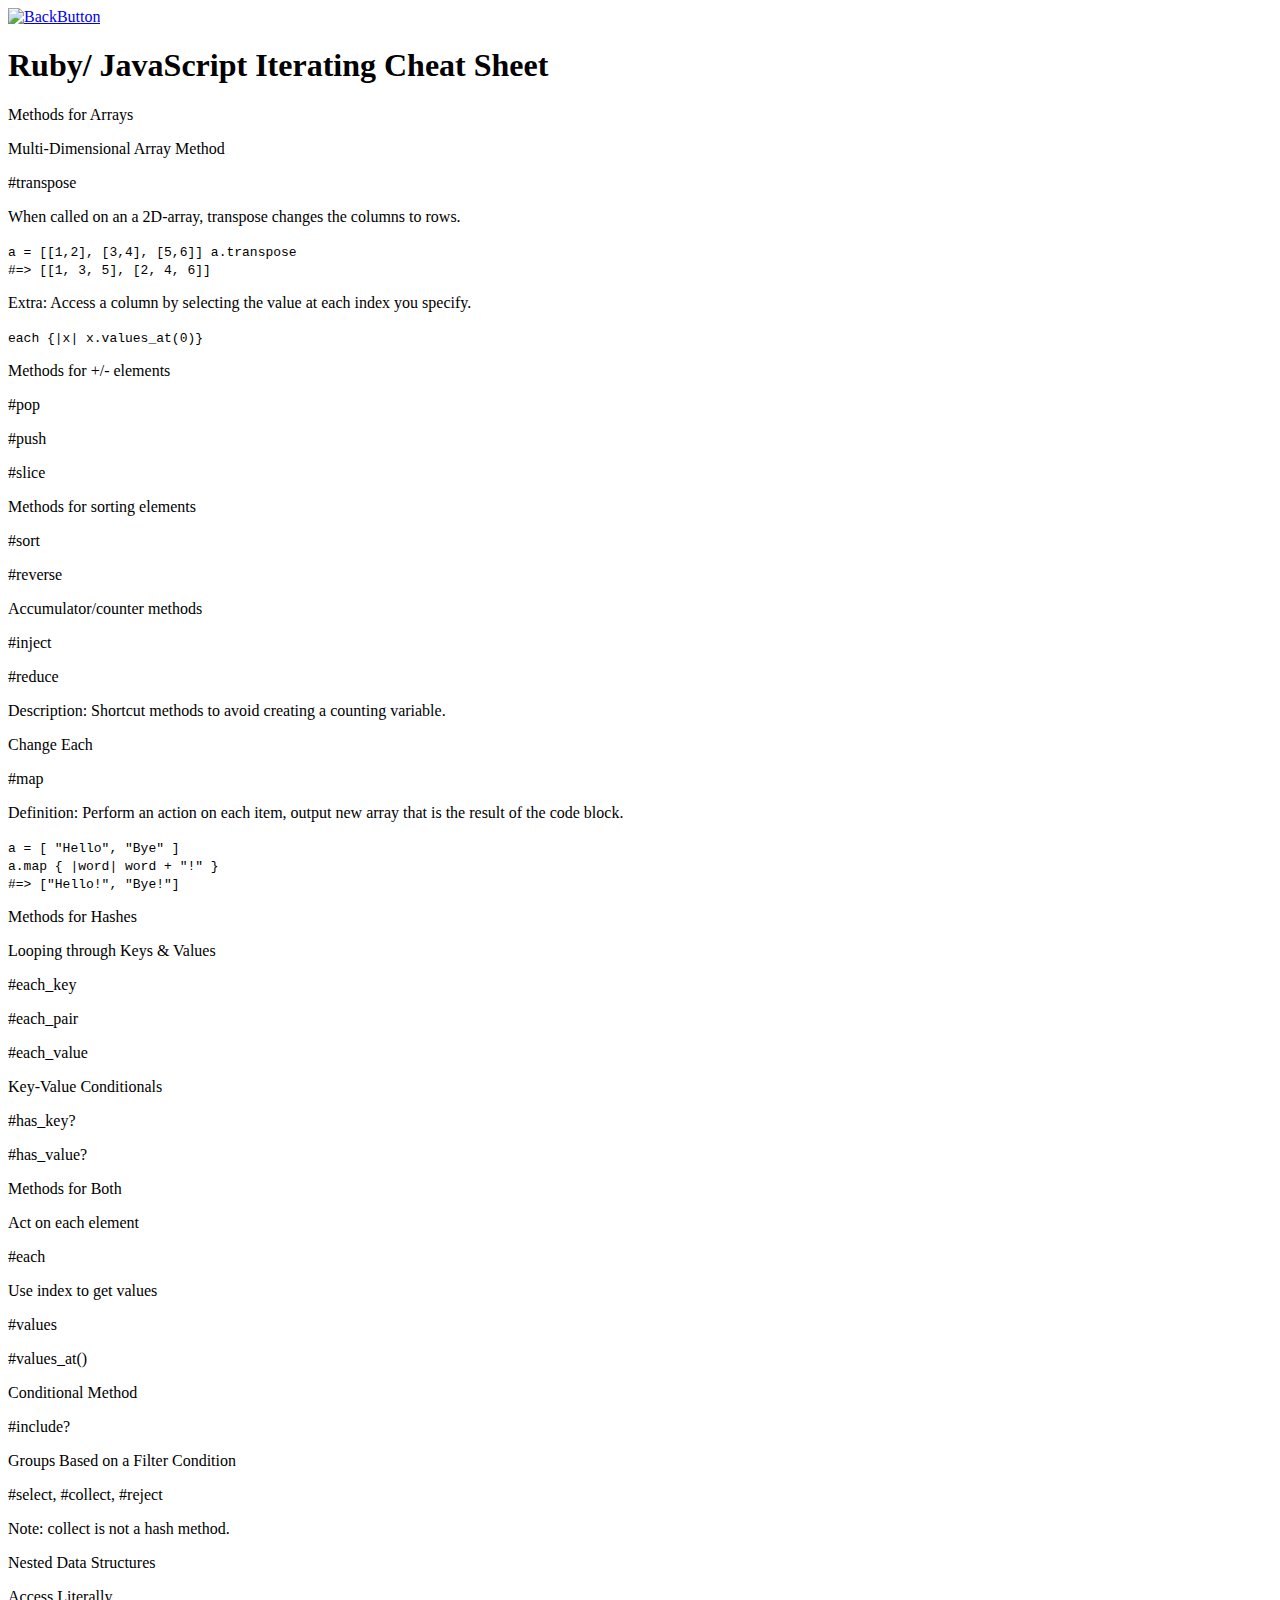
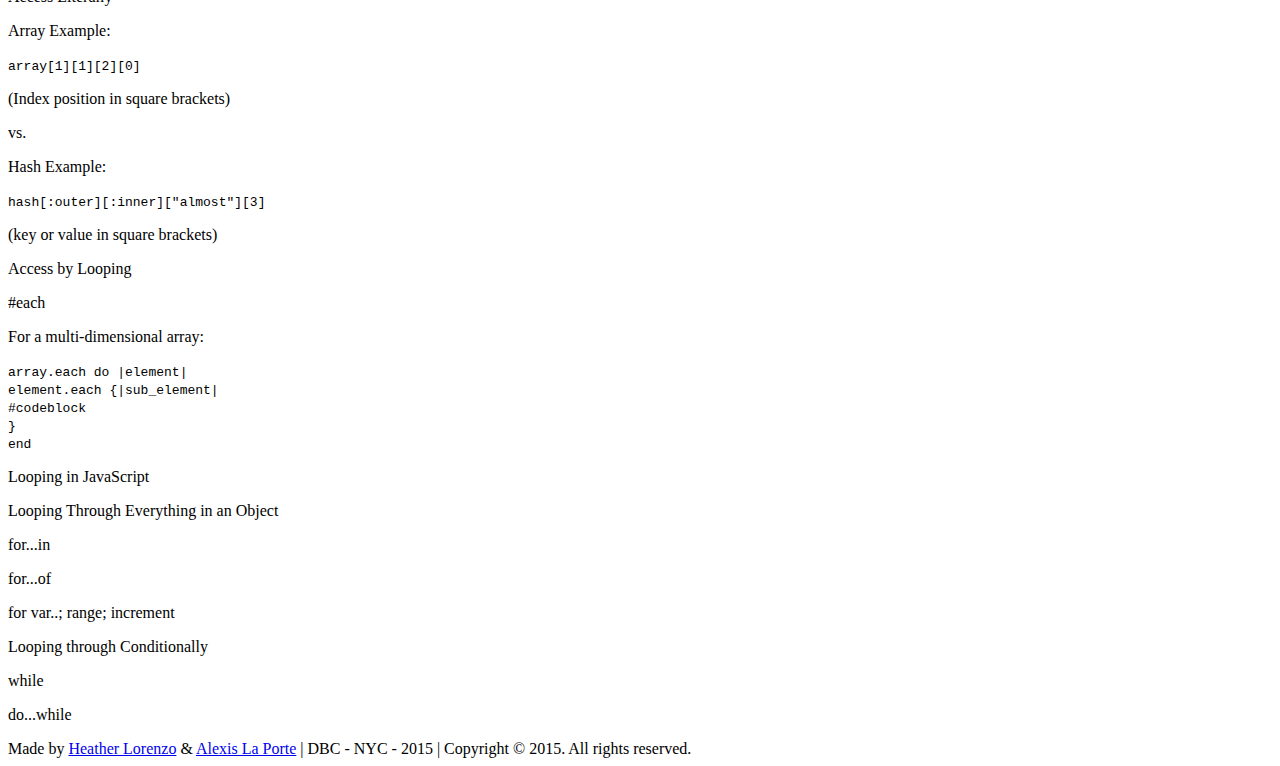
==== projects/cheatsheet.html @ e7d2ad5e "Add projects folder and cheatsheet.html to site" ====
<!DOCTYPE HTML>
<html>
  <head>
    <title>Cheat Sheet</title>
    <link rel="stylesheet" type="text/css" href="/stylesheets/cheatsheet-stylesheet.css">
    <link href='http://fonts.googleapis.com/css?family=Open+Sans+Condensed:300,700' rel='stylesheet' type='text/css'>
    <link rel="shortcut icon" href="/imgs/favicon.ico"/>
  </head>
  <body>
    <header>
      <a href="../index.html"><div><img src="/imgs/arrow-left-01.png" alt="BackButton"></div></a>
      <h1>Ruby/ JavaScript Iterating Cheat Sheet</h1>
    </header>
    <main class = "columns">
        <section class="column_1"> <!--Column 1-->

          <div class="title"><p>Methods for Arrays</p></div>

          <!--Transpose-->
          <div class="card" ontouchstart="this.classList.toggle('hover');">
            <div class="flipper">
              <div class="front">
                <div class ="front_title">Multi-Dimensional Array Method</div>
              </div>
              <div class="back">
                <div class = "content">
                  <p class="method_name">#transpose</p>
                  <p><!-- <span>Definition: </span> -->When called on an a 2D-array, <span class="inline_code">transpose</span> changes the columns to rows.</p>

                    <code>a = [[1,2], [3,4], [5,6]]
                    a.transpose<br>
                    #=> [[1, 3, 5], [2, 4, 6]]
                    </code>

                  <p><span>Extra:</span> Access a column by selecting the value at each index you specify.</p>
                  <code>each {|x| x.values_at(0)}</code>
                </div>
              </div>
            </div>
          </div>

          <!--Pop/Push Slice-->
          <div class="card" ontouchstart="this.classList.toggle('hover');">
            <div class="flipper">
              <div class="front">
                <div class ="front_title"><p>Methods for +/- elements</p></div>
              </div>
              <div class="back">
                <div class = "content">
                  <p class="method_name">#pop</p>
                  <p class="method_name">#push</p>
                  <p class="method_name">#slice</p>
                </div>
              </div>
            </div>
          </div>

          <!--each with index-->
          <!-- <div class="card" ontouchstart="this.classList.toggle('hover');">
            <div class="flipper">
              <div class="front"><p>#each_with_index</p></div>
              <div class="back"><div class = "content"><p>Loop using index</p></div></div>
            </div>
          </div> -->

          <!--sort/reverse-->
          <div class="card" ontouchstart="this.classList.toggle('hover');">
            <div class="flipper">
              <div class="front">
                <div class ="front_title"><p>Methods for sorting elements</p></div>
              </div>
              <div class="back">
                <div class = "content">
                  <p class="method_name">#sort</p>
                  <p class="method_name">#reverse</p>
                </div>
              </div>
            </div>
          </div>

         <!--inject/reduce-->
         <div class="card" ontouchstart="this.classList.toggle('hover');">
           <div class="flipper">
              <div class="front">
                <div class ="front_title"><p>Accumulator/counter methods</p></div>
              </div>
              <div class="back">
                <div class = "content">
                  <p class="method_name">#inject</p>
                  <p class="method_name">#reduce</p>
                  <p><span>Description: </span>Shortcut methods to avoid creating a counting variable.</p>
                </div>
              </div>
            </div>
         </div>

          <!--map-->
          <div class="card" ontouchstart="this.classList.toggle('hover');">
            <div class="flipper">
              <div class="front">
                <div class ="front_title"><p>Change Each</p></div>
              </div>
              <div class="back">
                <div class = "content">
                  <p class="method_name">#map</p>
                  <p><span>Definition: </span>Perform an action on each item, output new array that is the result of the code block.</p>
                  <code>
                    a = [ "Hello", "Bye" ]<br>
                    a.map { |word| word + "!" }<br>
                    #=> ["Hello!", "Bye!"]
                  </code>
                </div>
              </div>
            </div>
          </div>
        </section>

        <section class="column_2"> <!--Column 2-->
          <div class="title"><p>Methods for Hashes</p></div>

          <!--each_key-->
          <div class="card" ontouchstart="this.classList.toggle('hover');">
            <div class="flipper">
              <div class="front">
                <div class ="front_title"><p>Looping through Keys &amp; Values</p></div>
              </div>
              <div class="back">
                <div class = "content">
                  <p class="method_name">#each_key</p>
                  <p class="method_name">#each_pair</p>
                  <p class="method_name">#each_value</p>
                </div>
              </div>
            </div>
          </div>

          <!--has_key?/has_value?-->
          <div class="card" ontouchstart="this.classList.toggle('hover');">
            <div class="flipper">
              <div class="front">
                <div class ="front_title"><p>Key-Value Conditionals</p></div>
              </div>
              <div class="back">
                <div class = "content">
                  <p class="method_name">#has_key?</p>
                  <p class="method_name">#has_value?</p>
                </div>
              </div>
            </div>
          </div>

          <!--filler-->
          <div class="card"> <!-- ontouchstart="this.classList.toggle('hover');" -->
            <!-- <div class="flipper"> -->
              <div class="front"><div class ="front_title"><p></p></div></div>
              <div class="back"><div class = "content"><p></p></div></div>
            <!-- </div> -->
          </div>

          <!--filler-->
          <div class="card"> <!-- ontouchstart="this.classList.toggle('hover');" -->
            <!-- <div class="flipper"> -->
              <div class="front"><div class ="front_title"><p></p></div></div>
              <div class="back"><div class = "content"><p></p></div></div>
            <!-- </div> -->
          </div>

          <!--filler-->
          <div class="card"> <!-- ontouchstart="this.classList.toggle('hover');" -->
            <!-- <div class="flipper"> -->
              <div class="front"><div class ="front_title"><p></p></div></div>
              <div class="back"><div class = "content"><p></p></div></div>
            <!-- </div> -->
          </div>

        </section>

        <section class="column_3"> <!--Column 3-->
          <div class="title"><p>Methods for Both</p></div>

          <!--each-->
          <div class="card" ontouchstart="this.classList.toggle('hover');">
            <div class="flipper">
              <div class="front">
                <div class ="front_title"><p>Act on each element</p></div>
              </div>
              <div class="back">
                <div class = "content">
                  <p class="method_name">#each</p>
                </div>
              </div>
            </div>
          </div>

          <!--values/ values_at-->
          <div class="card" ontouchstart="this.classList.toggle('hover');">
            <div class="flipper">
              <div class="front">
                <div class ="front_title"><p>Use index to get values</p></div>
              </div>
              <div class="back">
                <div class = "content">
                  <p class="method_name">#values</p>
                  <p class="method_name">#values_at()</p>
                </div>
              </div>
            </div>
          </div>

          <!--include?-->
          <div class="card" ontouchstart="this.classList.toggle('hover');">
            <div class="flipper">
              <div class="front">
                <div class ="front_title"><p>Conditional Method</p></div>
              </div>
              <div class="back">
                <div class = "content">
                  <p class="method_name">#include?</p>
                </div>
              </div>
            </div>
          </div>

          <!--select/collect/reject-->
          <div class="card" ontouchstart="this.classList.toggle('hover');">
            <div class="flipper">
              <div class="front"><div class ="front_title"><p>Groups Based on a Filter Condition </p></div></div>
              <div class="back">
                <div class = "content">
                  <p class="method_name">#select, #collect, #reject</p>
                  <p>Note: collect is not a hash method.</p>
                </div>
              </div>
            </div>
          </div>

          <!--filler-->
          <div class="card"> <!-- ontouchstart="this.classList.toggle('hover');" -->
            <!-- <div class="flipper"> -->
              <div class="front"><div class ="front_title"><p></p></div></div>
              <div class="back"><div class = "content"><p></p></div></div>
            <!-- </div> -->
          </div>
        </section>

        <section class="column_4"> <!--Column 4-->
          <div class="title"><p>Nested Data Structures</p></div>

          <!--Nested Literal-->
          <div class="card" ontouchstart="this.classList.toggle('hover');">
            <div class="flipper">
              <div class="front"><div class ="front_title"><p>Access Literally</p></div></div>
              <div class="back">
                <div class = "content">
                  <p><span>Array Example:</span></p>
                  <code>array[1][1][2][0]</code>
                  <p>(Index position in square brackets)</p>
                  <p>vs.</p>
                  <p class="inline_code"><span>Hash Example:</span></p>
                  <code> hash[:outer][:inner]["almost"][3]</code>
                  <p>(key or value in square brackets)</p>
                </div>
              </div>
            </div>
          </div>

          <!--Nested Loop-->
          <div class="card" ontouchstart="this.classList.toggle('hover');">
            <div class="flipper">
              <div class="front">
                <div class ="front_title"><p>Access by Looping</p></div>
              </div>
              <div class="back">
                <div class = "content">
                  <p class ="method_name">#each</p>
                  <p>For a multi-dimensional array:</p>
                  <code>
                  array.each do |element|<br>
                      <span>element.each {|sub_element|</span><br>
                        <span class="double">#codeblock</span><br>
                      <span>}</span><br>
                  end
                  </code>
                  <!-- <p>OR</p>
                  <code>
                  array.each_with_index do |element, index|<br>
                      element.each_with_index do |sub_element, sub_array|<br>
                      #code block<br>
                  end
                  </code> -->
                </div>
              </div>
            </div>
          </div>

          <!--filler-->
          <div class="card"> <!-- ontouchstart="this.classList.toggle('hover');" -->
            <!-- <div class="flipper"> -->
              <div class="front"><div class ="front_title"><p></p></div></div>
              <div class="back"><div class = "content"><p></p></div></div>
            <!-- </div> -->
          </div>

          <!--filler-->
          <div class="card"> <!-- ontouchstart="this.classList.toggle('hover');" -->
            <!-- <div class="flipper"> -->
              <div class="front"><div class ="front_title"><p></p></div></div>
              <div class="back"><div class = "content"><p></p></div></div>
            <!-- </div> -->
          </div>

          <!--filler-->
          <div class="card"> <!-- ontouchstart="this.classList.toggle('hover');" -->
            <!-- <div class="flipper"> -->
              <div class="front"><div class ="front_title"><p></p></div></div>
              <div class="back"><div class = "content"><p></p></div></div>
            <!-- </div> -->
          </div>
        </section>

        <section class="column_5"> <!--Column 5-->
          <div class="title"><p>Looping in JavaScript</p></div>

          <!--'for' loop-->
          <div class="card" ontouchstart="this.classList.toggle('hover');">
            <div class="flipper">
              <div class="front">
                <div class ="front_title"><p>Looping Through Everything in an Object</p></div>
              </div>
              <div class="back">
                <div class = "content">
                  <p class="method_name">for...in</p>
                  <p class="method_name">for...of</p>
                  <p class="method_name">for var..; range; increment</p>
                </div>
              </div>
            </div>
          </div>

          <!--'while' loop-->
          <div class="card" ontouchstart="this.classList.toggle('hover');">
            <div class="flipper">
              <div class="front">
                <div class ="front_title"><p>Looping through Conditionally</p></div>
              </div>
              <div class="back">
                <div class = "content">
                  <p class="method_name">while</p>
                  <p class="method_name">do...while</p>
                </div>
              </div>
            </div>
          </div>

          <!--filler-->
          <div class="card"> <!-- ontouchstart="this.classList.toggle('hover');" -->
            <!-- <div class="flipper"> -->
              <div class="front"><p></p></div>
              <div class="back"><div class = "content"><p></p></div></div>
            <!-- </div> -->
          </div>
          <!--filler-->
          <div class="card"> <!-- ontouchstart="this.classList.toggle('hover');" -->
            <!-- <div class="flipper"> -->
              <div class="front"><p></p></div>
              <div class="back"><div class = "content"><p></p></div></div>
            <!-- </div> -->
          </div>
          <!--filler-->
          <div class="card"> <!-- ontouchstart="this.classList.toggle('hover');" -->
            <!-- <div class="flipper"> -->
              <div class="front"><p></p></div>
              <div class="back"><div class = "content"><p></p></div></div>
            <!-- </div> -->
          </div>
        </section>
        <footer> Made by <a href="https://github.com/jeder28">Heather Lorenzo</a> &amp; <a href="https://github.com/aklap">Alexis La Porte</a> | DBC - NYC - 2015 | Copyright &copy; 2015. All rights reserved.</footer>
      </main>
   </body>
</html>
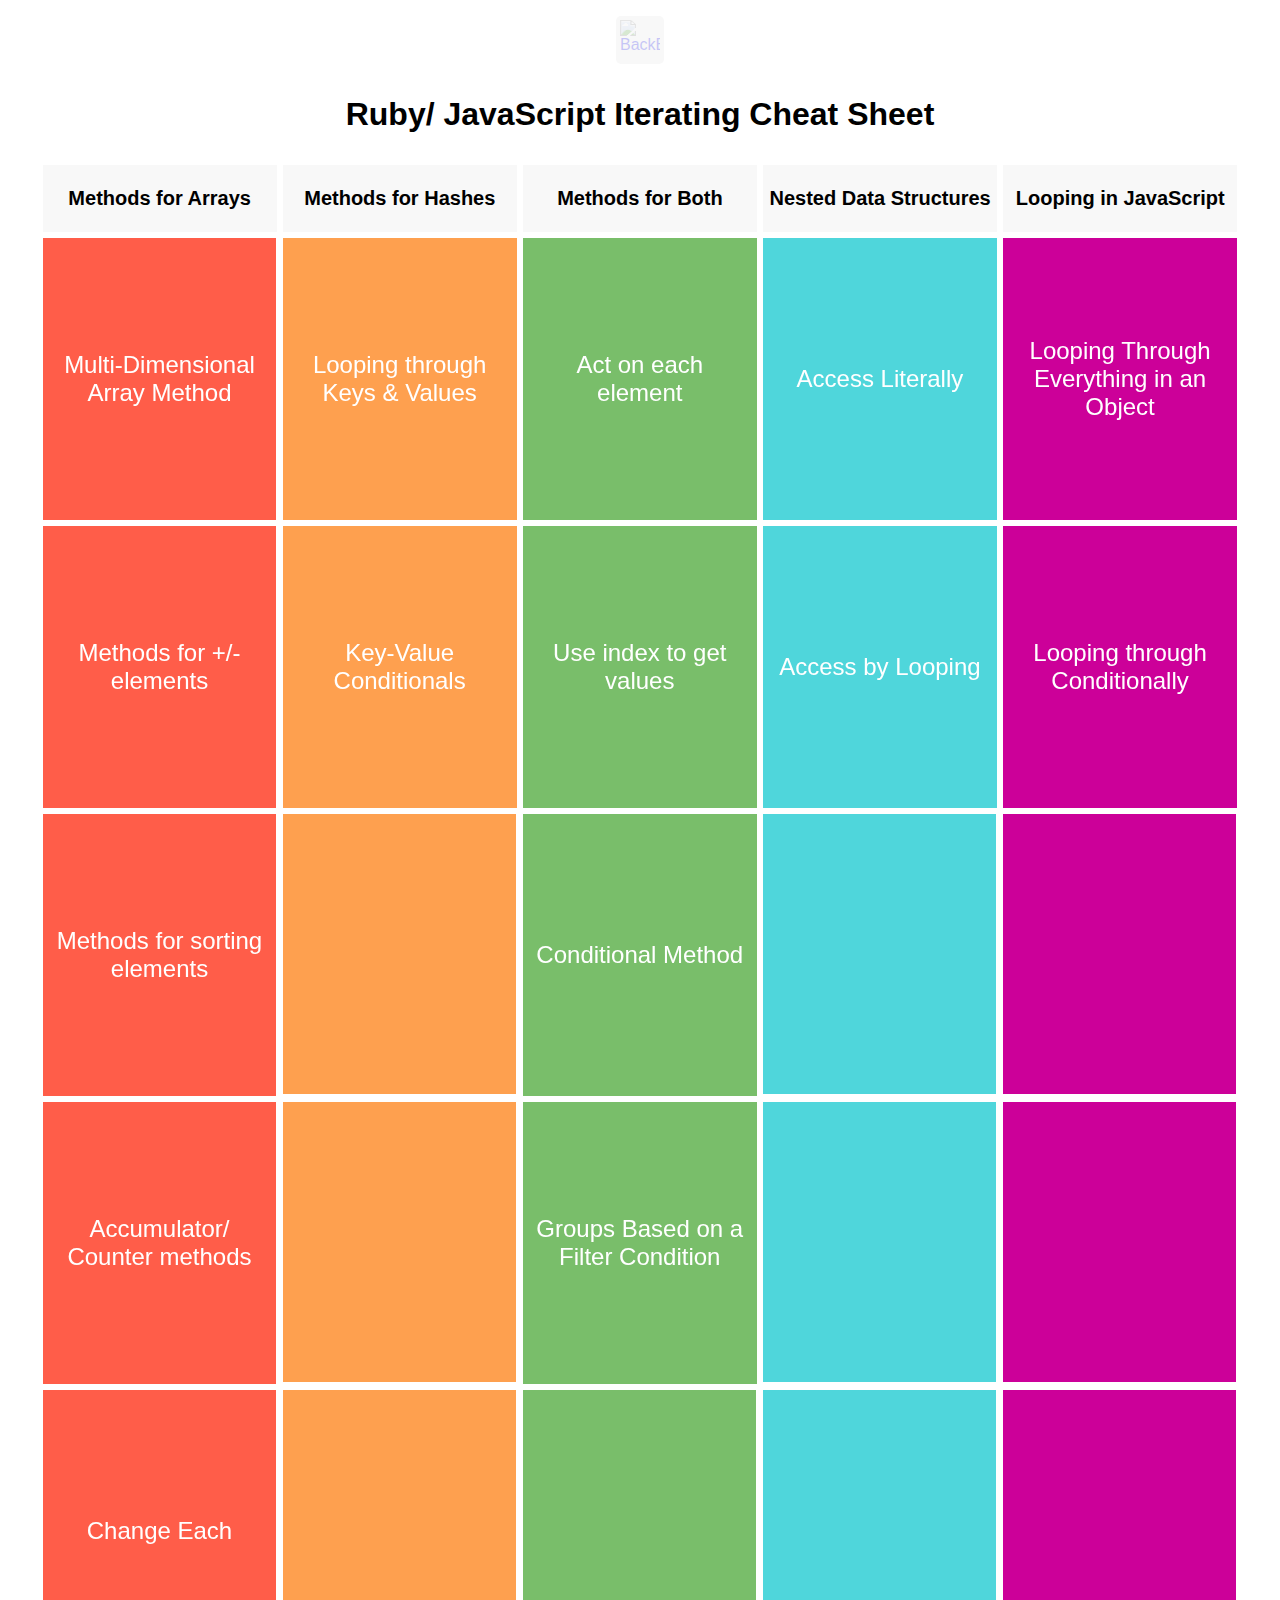
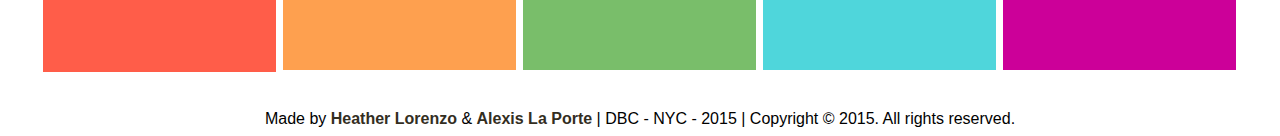
==== commit 6bb19d1d: "Fix filler cards so they work with firefox" ====
--- a/projects/cheatsheet.html
+++ b/projects/cheatsheet.html
@@ -2,8 +2,7 @@
 <html>
   <head>
     <title>Cheat Sheet</title>
-    <link rel="stylesheet" type="text/css" href="/stylesheets/cheatsheet-stylesheet.css">
-    <link href='http://fonts.googleapis.com/css?family=Open+Sans+Condensed:300,700' rel='stylesheet' type='text/css'>
+    <link rel="stylesheet" type="text/css" href="/css/cheatsheet-stylesheet.css">
     <link rel="shortcut icon" href="/imgs/favicon.ico"/>
   </head>
   <body>
@@ -11,13 +10,13 @@
       <a href="../index.html"><div><img src="/imgs/arrow-left-01.png" alt="BackButton"></div></a>
       <h1>Ruby/ JavaScript Iterating Cheat Sheet</h1>
     </header>
-    <main class = "columns">
+    <main class="columns">
         <section class="column_1"> <!--Column 1-->
 
           <div class="title"><p>Methods for Arrays</p></div>
 
           <!--Transpose-->
-          <div class="card" ontouchstart="this.classList.toggle('hover');">
+          <div class="card filler-card" ontouchstart="this.classList.toggle('hover');">
             <div class="flipper">
               <div class="front">
                 <div class ="front_title">Multi-Dimensional Array Method</div>
@@ -40,7 +39,7 @@
           </div>
 
           <!--Pop/Push Slice-->
-          <div class="card" ontouchstart="this.classList.toggle('hover');">
+          <div class="card filler-card" ontouchstart="this.classList.toggle('hover');">
             <div class="flipper">
               <div class="front">
                 <div class ="front_title"><p>Methods for +/- elements</p></div>
@@ -55,16 +54,8 @@
             </div>
           </div>
 
-          <!--each with index-->
-          <!-- <div class="card" ontouchstart="this.classList.toggle('hover');">
-            <div class="flipper">
-              <div class="front"><p>#each_with_index</p></div>
-              <div class="back"><div class = "content"><p>Loop using index</p></div></div>
-            </div>
-          </div> -->
-
           <!--sort/reverse-->
-          <div class="card" ontouchstart="this.classList.toggle('hover');">
+          <div class="card filler-card" ontouchstart="this.classList.toggle('hover');">
             <div class="flipper">
               <div class="front">
                 <div class ="front_title"><p>Methods for sorting elements</p></div>
@@ -79,10 +70,10 @@
           </div>
 
          <!--inject/reduce-->
-         <div class="card" ontouchstart="this.classList.toggle('hover');">
+         <div class="card filler-card" ontouchstart="this.classList.toggle('hover');">
            <div class="flipper">
               <div class="front">
-                <div class ="front_title"><p>Accumulator/counter methods</p></div>
+                <div class ="front_title"><p>Accumulator/ Counter methods</p></div>
               </div>
               <div class="back">
                 <div class = "content">
@@ -95,7 +86,7 @@
          </div>
 
           <!--map-->
-          <div class="card" ontouchstart="this.classList.toggle('hover');">
+          <div class="card filler-card" ontouchstart="this.classList.toggle('hover');">
             <div class="flipper">
               <div class="front">
                 <div class ="front_title"><p>Change Each</p></div>
@@ -150,29 +141,10 @@
           </div>
 
           <!--filler-->
-          <div class="card"> <!-- ontouchstart="this.classList.toggle('hover');" -->
-            <!-- <div class="flipper"> -->
-              <div class="front"><div class ="front_title"><p></p></div></div>
-              <div class="back"><div class = "content"><p></p></div></div>
-            <!-- </div> -->
-          </div>
-
-          <!--filler-->
-          <div class="card"> <!-- ontouchstart="this.classList.toggle('hover');" -->
-            <!-- <div class="flipper"> -->
-              <div class="front"><div class ="front_title"><p></p></div></div>
-              <div class="back"><div class = "content"><p></p></div></div>
-            <!-- </div> -->
-          </div>
-
-          <!--filler-->
-          <div class="card"> <!-- ontouchstart="this.classList.toggle('hover');" -->
-            <!-- <div class="flipper"> -->
-              <div class="front"><div class ="front_title"><p></p></div></div>
-              <div class="back"><div class = "content"><p></p></div></div>
-            <!-- </div> -->
-          </div>
-
+          <div class="filler-card"></div>
+          <div class="filler-card"></div>
+          <div class="filler-card"></div>
+          <!--/filler-->
         </section>
 
         <section class="column_3"> <!--Column 3-->
@@ -235,12 +207,7 @@
           </div>
 
           <!--filler-->
-          <div class="card"> <!-- ontouchstart="this.classList.toggle('hover');" -->
-            <!-- <div class="flipper"> -->
-              <div class="front"><div class ="front_title"><p></p></div></div>
-              <div class="back"><div class = "content"><p></p></div></div>
-            <!-- </div> -->
-          </div>
+          <div class="filler-card"></div>
         </section>
 
         <section class="column_4"> <!--Column 4-->
@@ -294,28 +261,10 @@
           </div>
 
           <!--filler-->
-          <div class="card"> <!-- ontouchstart="this.classList.toggle('hover');" -->
-            <!-- <div class="flipper"> -->
-              <div class="front"><div class ="front_title"><p></p></div></div>
-              <div class="back"><div class = "content"><p></p></div></div>
-            <!-- </div> -->
-          </div>
-
-          <!--filler-->
-          <div class="card"> <!-- ontouchstart="this.classList.toggle('hover');" -->
-            <!-- <div class="flipper"> -->
-              <div class="front"><div class ="front_title"><p></p></div></div>
-              <div class="back"><div class = "content"><p></p></div></div>
-            <!-- </div> -->
-          </div>
-
-          <!--filler-->
-          <div class="card"> <!-- ontouchstart="this.classList.toggle('hover');" -->
-            <!-- <div class="flipper"> -->
-              <div class="front"><div class ="front_title"><p></p></div></div>
-              <div class="back"><div class = "content"><p></p></div></div>
-            <!-- </div> -->
-          </div>
+          <div class="filler-card"></div>
+          <div class="filler-card"></div>
+          <div class="filler-card"></div>
+          <!--/filler-->
         </section>
 
         <section class="column_5"> <!--Column 5-->
@@ -351,28 +300,11 @@
               </div>
             </div>
           </div>
-
           <!--filler-->
-          <div class="card"> <!-- ontouchstart="this.classList.toggle('hover');" -->
-            <!-- <div class="flipper"> -->
-              <div class="front"><p></p></div>
-              <div class="back"><div class = "content"><p></p></div></div>
-            <!-- </div> -->
-          </div>
-          <!--filler-->
-          <div class="card"> <!-- ontouchstart="this.classList.toggle('hover');" -->
-            <!-- <div class="flipper"> -->
-              <div class="front"><p></p></div>
-              <div class="back"><div class = "content"><p></p></div></div>
-            <!-- </div> -->
-          </div>
-          <!--filler-->
-          <div class="card"> <!-- ontouchstart="this.classList.toggle('hover');" -->
-            <!-- <div class="flipper"> -->
-              <div class="front"><p></p></div>
-              <div class="back"><div class = "content"><p></p></div></div>
-            <!-- </div> -->
-          </div>
+          <div class="filler-card"></div>
+          <div class="filler-card"></div>
+          <div class="filler-card"></div>
+          <!--/filler-->
         </section>
         <footer> Made by <a href="https://github.com/jeder28">Heather Lorenzo</a> &amp; <a href="https://github.com/aklap">Alexis La Porte</a> | DBC - NYC - 2015 | Copyright &copy; 2015. All rights reserved.</footer>
       </main>
--- a/css/cheatsheet-stylesheet.css
+++ b/css/cheatsheet-stylesheet.css
@@ -0,0 +1,246 @@
+* {
+  text-align: center;
+  font-family: "Helvetica";
+  background-color: ;
+}
+
+h1 {
+  margin-top: 1em;
+  margin-bottom: 1em;
+}
+
+header div {
+  position: relative;
+  display: block;
+  margin: 0 auto;
+  width: 3em;
+  height: 3em;
+  background-color: #f8f8f8;
+  border-radius: 5px;
+  margin-top: 1em;
+}
+
+header img {
+  position: absolute;
+  display: block;
+  margin-left: .25em;
+  margin-top: .25em;
+  width: 2.5em;
+  height: 2.5em;
+  opacity: 0.2;
+  filter: alpha(opacity=40);
+}
+
+main {
+  display: block;
+  margin: 0 auto;
+  width: 95%;
+}
+
+section {
+  display:block;
+  float:left;
+  width: 19.5%;
+  height: auto;
+  padding-right: .25%;
+  padding-left: .25%;
+  padding-bottom:2em;
+}
+
+.title {
+  text-align: center;
+  word-wrap: break-word;
+  background-color: #f8f8f8;
+  margin-bottom: 2.5%;
+  padding: 2px 0;
+  font-size: 1.25em;
+  font-weight: bold;
+}
+
+.card {
+  -webkit-perspective: 1000;
+  -moz-perspective: 1000;
+  -o-perspective: 1000;
+  perspective: 1000;
+}
+
+.card:hover .flipper,
+  .card.hover .flipper {
+    -webkit-transform: rotateY(180deg);
+    -moz-transform: rotateY(180deg);
+    -o-transform: rotateY(180deg);
+    transform: rotateY(180deg);
+  }
+
+.card, .front, .back {
+  width: 99.5%;
+  height: 280px;
+  margin-bottom: .5em;
+}
+
+.filler-card {
+  width: 99.5%;
+  height: 280px;
+  margin-bottom: .5em;
+}
+
+.column_2 .filler-card {
+  background: #FEA04F;
+}
+
+.column_3 .filler-card {
+  background: #79BE6A;
+}
+
+.column_4 .filler-card {
+  background: #4fd6db;
+}
+
+.column_5 .filler-card {
+  background: #CC0099;
+}
+
+.flipper {
+  -webkit-transition: 0.6s;
+  -webkit-transform-style: preserve-3d;
+
+  -moz-transition: 0.6s;
+  -moz-transform-style: preserve-3d;
+
+  -o-transition: 0.6s;
+  -o-transform-style: preserve-3d;
+
+  transition: 0.6s;
+  transform-style: preserve-3d;
+
+  position: relative;
+}
+
+.front, .back {
+  -webkit-backface-visibility: hidden;
+  -moz-backface-visibility: hidden;
+  -o-backface-visibility: hidden;
+  backface-visibility: hidden;
+  position: absolute;
+  top: 0;
+  left: 0;
+}
+
+.front {
+  background: 0 0 no-repeat;
+  z-index: 0;
+  display: table;
+}
+
+.column_1 .front {
+  background: #FF5D49;
+  border: 1px solid #FF5D49;
+}
+
+.column_2 .front {
+  background: #FEA04F;
+  border: 1px solid #FEA04F;
+}
+
+.column_3 .front {
+  background: #79BE6A;
+  border: 1px solid #79BE6A;
+}
+
+.column_4 .front {
+  background: #4fd6db;
+  border: 1px solid #4fd6db;
+}
+
+.column_5 .front {
+  background: #CC0099;
+  border: 1px solid #CC0099;
+}
+
+.back {
+  -webkit-transform: rotateY(180deg);
+  -moz-transform: rotateY(180deg);
+  -o-transform: rotateY(180deg);
+  transform: rotateY(180deg);
+  display: table;
+  background: white;
+  border: 1px solid gray;
+}
+
+.back p {
+  display: block;
+  text-align: left;
+  font-size: .9em;
+  padding: 0 .25em;
+  margin: .5em;
+}
+
+.back .method_name {
+  text-align: center;
+  font-family: monospace;
+  font-weight: bold;
+  font-size: 1.5em;
+  padding: 0;
+  margin: 0;
+}
+
+.back p span {
+  font-weight: bold;
+}
+
+.content {
+  display: table-cell;
+  vertical-align: middle;
+  margin: auto 0;
+}
+
+.front_title {
+  display: table-cell;
+  word-wrap: break-word;
+  vertical-align: middle;
+  margin: auto 0;
+  font-size: 1.5em;
+  color: white;
+  padding: 10px;
+}
+
+code {
+  display: block;
+  background-color: #f8f8f8;
+  border: 1px solid #CCCCCC;
+  font-family: monospace;
+  margin: .25em 1em;
+  padding: .5em ;
+  text-align: left;
+}
+
+code span {
+  padding-left: 5px;
+  font-family: monospace;
+}
+
+code .double {
+  padding-left: 20px;
+  font-family: monospace;
+}
+
+p .inline_code {
+  background-color: #f8f8f8;
+  padding-top:2px;
+  padding-bottom: 2px;
+  padding-left: 4px;
+  padding-right: 4px;
+  font-family: monospace;
+  border: 1px solid #CCCCCC;
+  font-size: 1em;
+}
+
+footer a {
+  text-decoration: none;
+  font-weight: bold;
+  color: #332E1F;
+}
+
+footer a:hover {
+  color:#72CFCF;
+}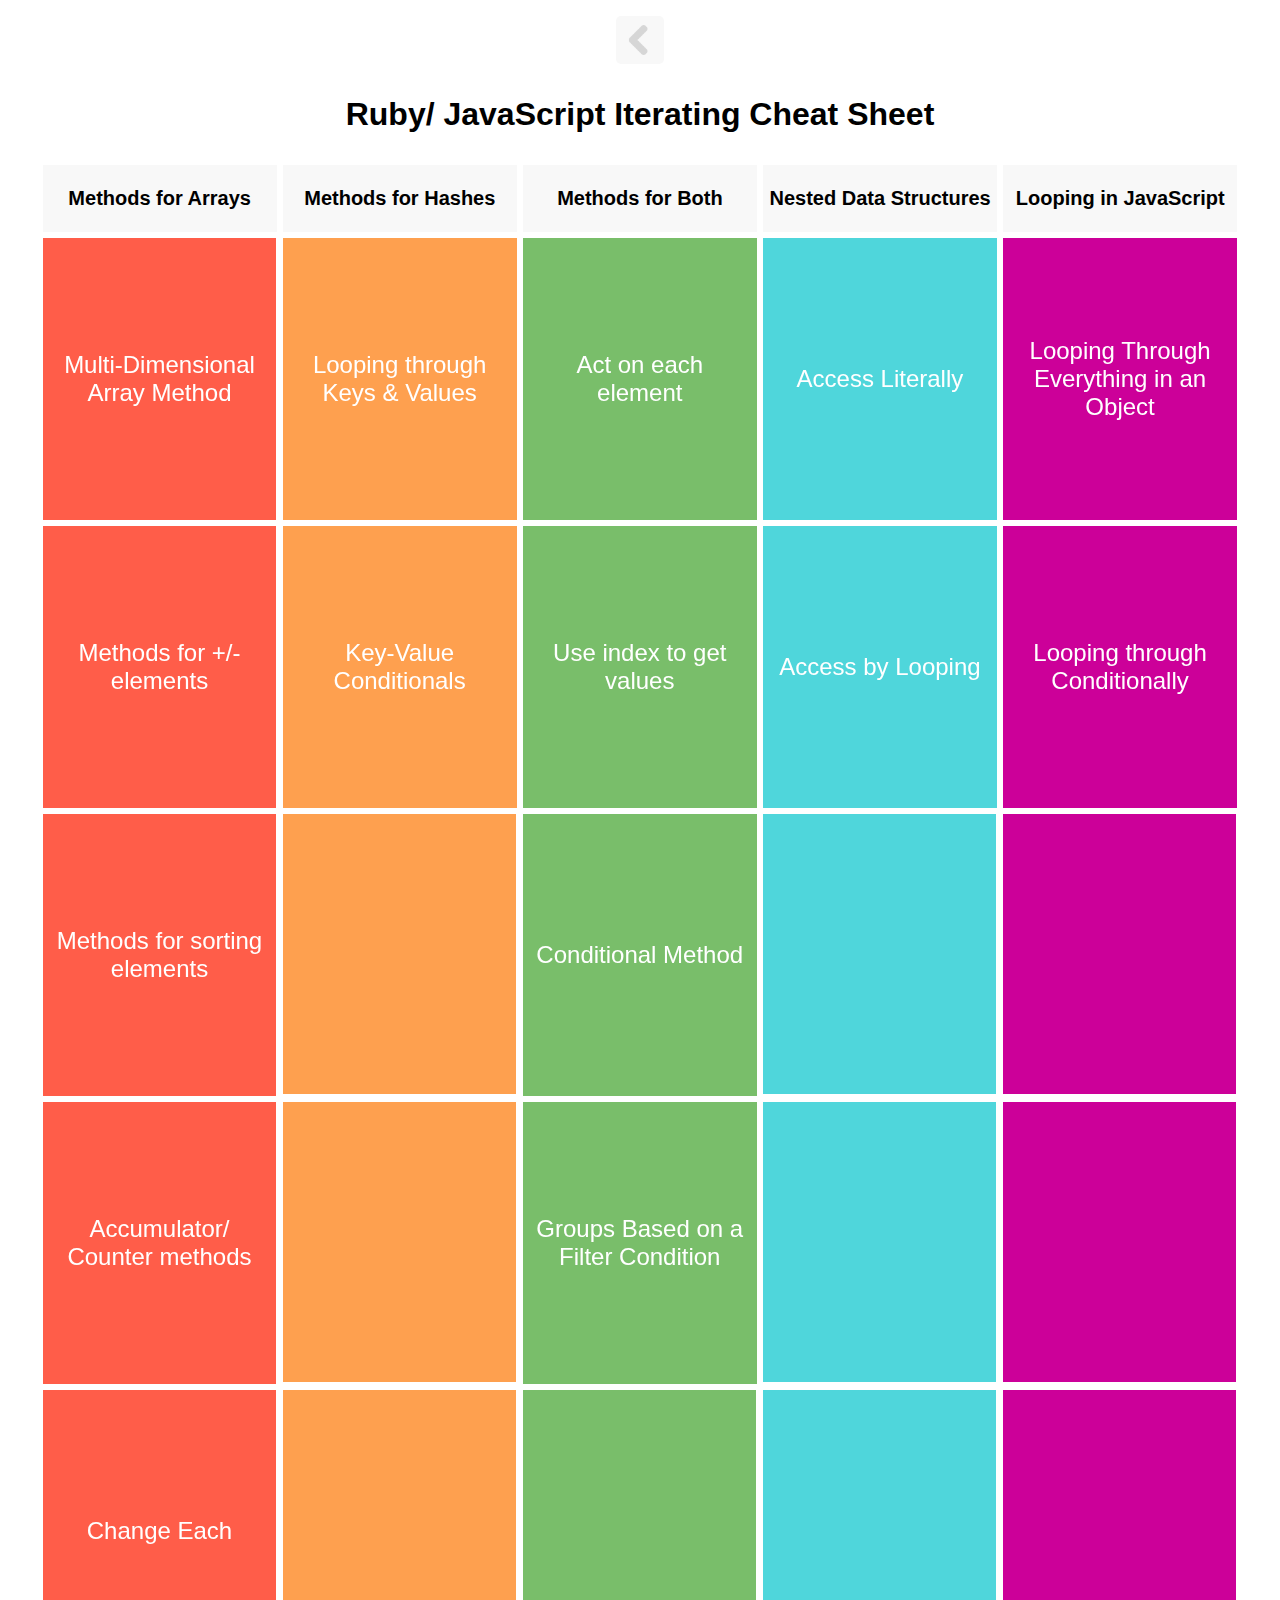
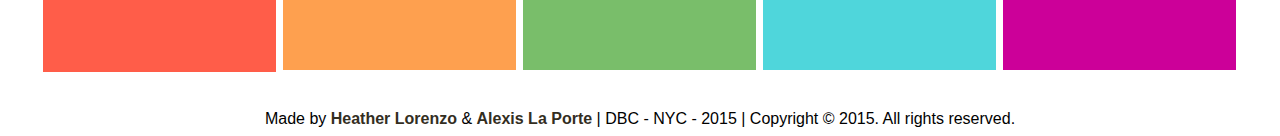
==== commit ac046c81: "Remove uneccessary filler-card tags on card divs" ====
--- a/projects/cheatsheet.html
+++ b/projects/cheatsheet.html
@@ -16,7 +16,7 @@
           <div class="title"><p>Methods for Arrays</p></div>
 
           <!--Transpose-->
-          <div class="card filler-card" ontouchstart="this.classList.toggle('hover');">
+          <div class="card" ontouchstart="this.classList.toggle('hover');">
             <div class="flipper">
               <div class="front">
                 <div class ="front_title">Multi-Dimensional Array Method</div>
@@ -39,7 +39,7 @@
           </div>
 
           <!--Pop/Push Slice-->
-          <div class="card filler-card" ontouchstart="this.classList.toggle('hover');">
+          <div class="card" ontouchstart="this.classList.toggle('hover');">
             <div class="flipper">
               <div class="front">
                 <div class ="front_title"><p>Methods for +/- elements</p></div>
@@ -55,7 +55,7 @@
           </div>
 
           <!--sort/reverse-->
-          <div class="card filler-card" ontouchstart="this.classList.toggle('hover');">
+          <div class="card" ontouchstart="this.classList.toggle('hover');">
             <div class="flipper">
               <div class="front">
                 <div class ="front_title"><p>Methods for sorting elements</p></div>
@@ -70,7 +70,7 @@
           </div>
 
          <!--inject/reduce-->
-         <div class="card filler-card" ontouchstart="this.classList.toggle('hover');">
+         <div class="card" ontouchstart="this.classList.toggle('hover');">
            <div class="flipper">
               <div class="front">
                 <div class ="front_title"><p>Accumulator/ Counter methods</p></div>
@@ -86,7 +86,7 @@
          </div>
 
           <!--map-->
-          <div class="card filler-card" ontouchstart="this.classList.toggle('hover');">
+          <div class="card" ontouchstart="this.classList.toggle('hover');">
             <div class="flipper">
               <div class="front">
                 <div class ="front_title"><p>Change Each</p></div>
